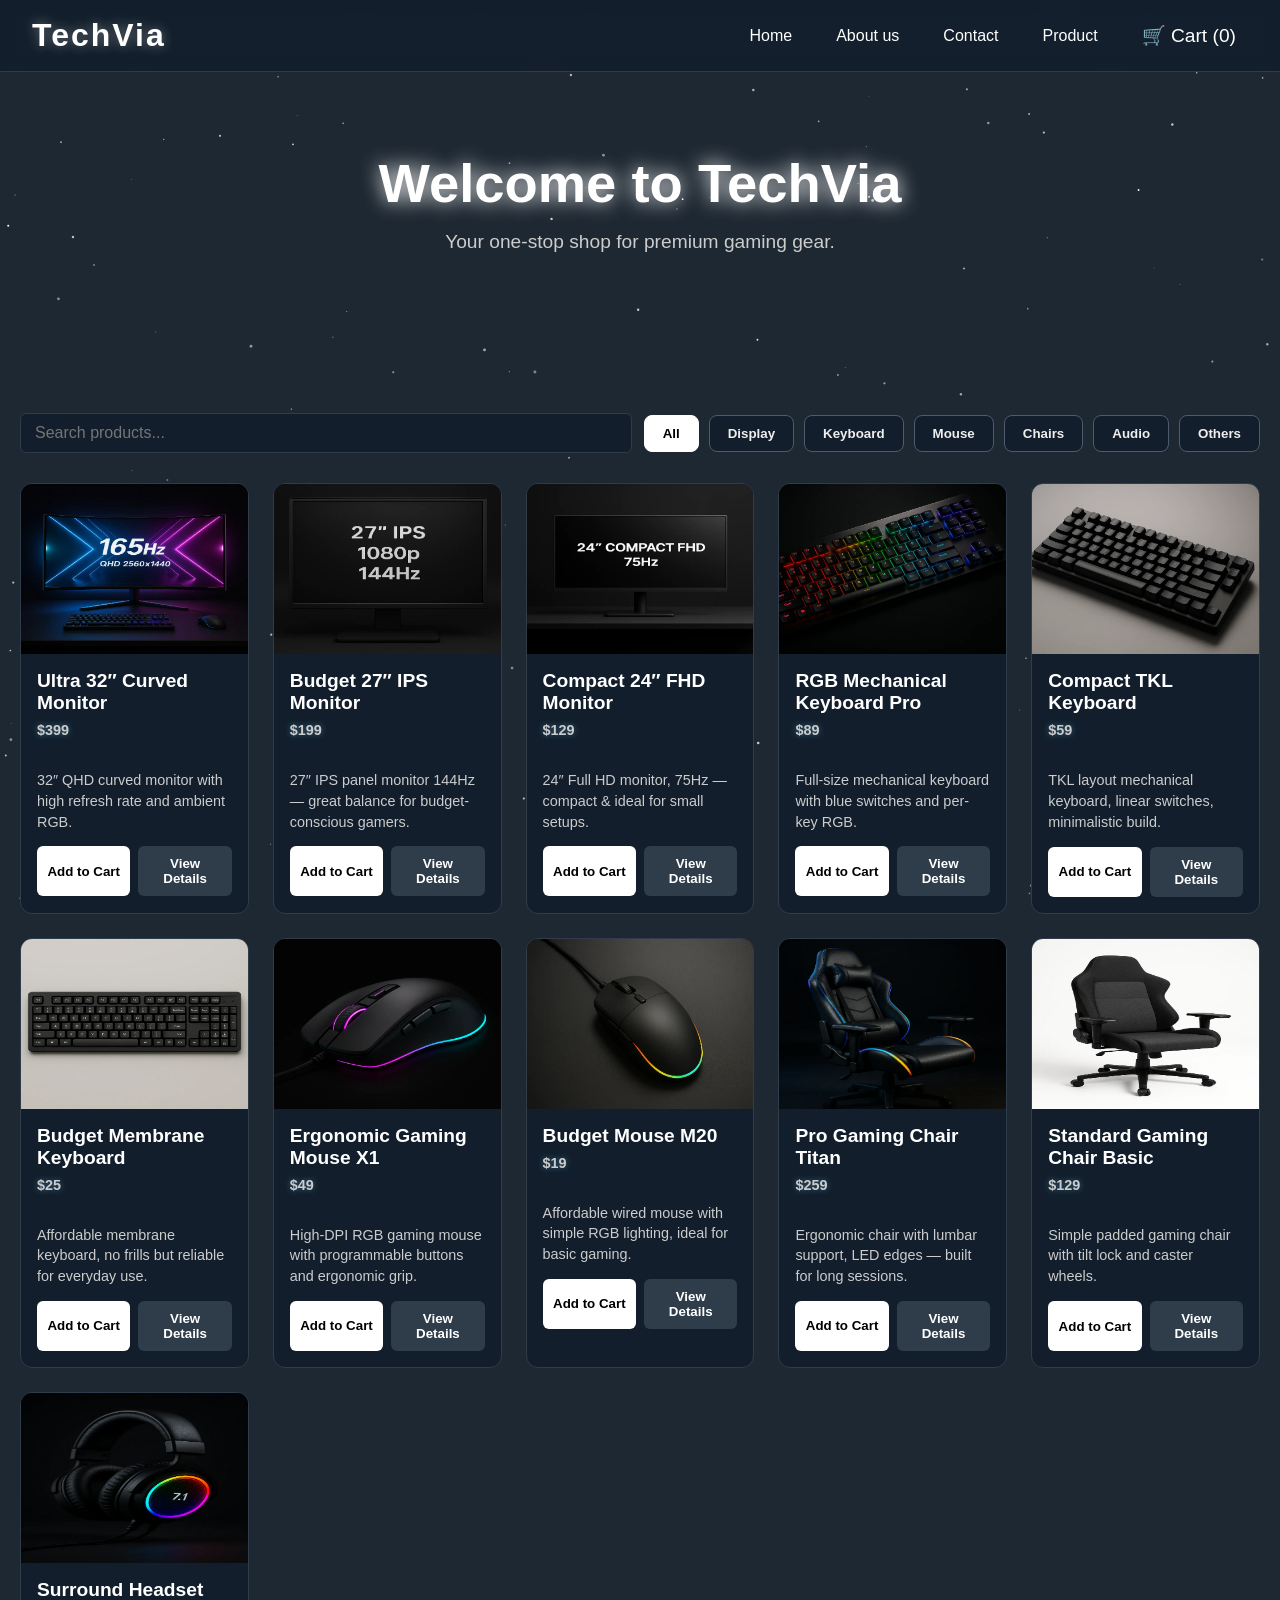
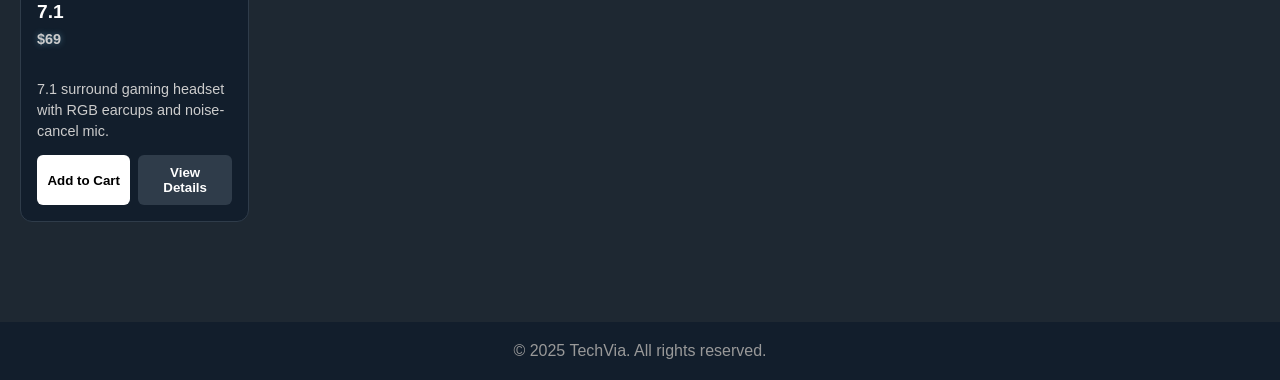
==== techvia/ProductsPage/index.html @ 00483b47 "Add files via upload" ====
<!DOCTYPE html>
<html lang="en">

<head>
  <meta charset="UTF-8" />
  <meta name="viewport" content="width=device-width, initial-scale=1.0" />

  <title>TechVia Products</title>

  <!-- External CSS -->
  <link rel="stylesheet" href="style.css" />

</head>

<body>

  <!-- Background Sky Canvas -->
  <canvas id="bg"></canvas>

  <!-- NAVIGATION -->
  <nav>
    <a href="../HomePage/webby.html" class="logo">TechVia</a>
    <div class="nav-links">
      <a href="../HomePage/webby.html">Home</a>
      <a href="../AboutUs/index.html">About us</a>
      <a href="../ContactUs/contact.html">Contact</a>
      <a href="index.html">Product</a>
      <a href="../CartPage/Cart.html" class="cart">🛒 Cart (<span id="cartCount">0</span>)</a>
    </div>
  </nav>

  <!-- HERO SECTION -->
  <div class="hero">
    <h1>Welcome to TechVia</h1>
    <p>Your one-stop shop for premium gaming gear.</p>
  </div>

  <!-- MAIN CONTAINER -->
  <div class="container">

    <!-- Controls Row -->
    <div class="controls">

      <!-- Search Bar -->
      <div class="search-box">
        <input type="text" id="searchInput" placeholder="Search products..." />
      </div>

      <!-- Category Buttons -->
      <div class="categories" id="categories">
        <button class="active" data-cat="all">All</button>
        <button data-cat="display">Display</button>
        <button data-cat="keyboard">Keyboard</button>
        <button data-cat="mouse">Mouse</button>
        <button data-cat="chairs">Chairs</button>
        <button data-cat="audio">Audio</button>
        <button data-cat="others">Others</button>
      </div>

    </div>

    <!-- Product Grid -->
    <div class="product-grid" id="productGrid"></div>

  </div>


  <!-- FOOTER -->
  <footer>&copy; 2025 TechVia. All rights reserved.</footer>

  <!-- External JS -->
  <script src="script.js"></script>

</body>

</html>
---- techvia/ProductsPage/style.css ----
/* RESET */
* {
    margin: 0;
    padding: 0;
    box-sizing: border-box;
}

/* GLOBAL */
html,
body {
    background: #1E2832;
    color: #eee;
    font-family: 'Segoe UI', sans-serif;
    min-height: 100vh;
    overflow-x: hidden;
}

/* BACKGROUND CANVAS */
canvas#bg {
    position: fixed;
    top: 0;
    left: 0;
    z-index: 0;
}

/* NAVIGATION */
nav {
    position: relative;
    z-index: 10;
    background: rgba(18, 30, 44, 0.9);
    padding: 16px 32px;
    display: flex;
    justify-content: space-between;
    align-items: center;
    border-bottom: 1px solid #2f3c4a;
    backdrop-filter: blur(10px);
    animation: navFade 1s ease-out forwards;
    opacity: 0;
}

@keyframes navFade {
    from {
        opacity: 0;
        transform: translateY(-20px);
    }

    to {
        opacity: 1;
        transform: translateY(0);
    }
}

nav .logo {
    color: white;
    font-size: 2rem;
    letter-spacing: 2px;
    font-weight: bold;
    text-shadow: 0 0 12px rgba(255, 255, 255, 0.4);
    text-decoration: none;
    cursor: pointer;
    transition: 0.25s;
}

nav .logo:hover {
    text-shadow: 0 0 20px rgba(125, 218, 255, 0.6);
    transform: scale(1.05);
}

nav .nav-links {
    display: flex;
    gap: 20px;
    align-items: center;
}

nav .nav-links a {
    color: white;
    text-decoration: none;
    font-size: 1rem;
    transition: 0.25s;
    padding: 8px 12px;
    border-radius: 6px;
}

nav .nav-links a:hover {
    background: rgba(255, 255, 255, 0.1);
}

nav .nav-links .cart {
    font-size: 1.2rem;
    cursor: pointer;
}

/* HERO */
.hero {
    position: relative;
    z-index: 3;
    padding: 80px 20px 120px;
    text-align: center;
    animation: heroDrop 1.2s ease-out forwards;
    opacity: 0;
}

@keyframes heroDrop {
    from {
        opacity: 0;
        transform: translateY(40px);
    }

    to {
        opacity: 1;
        transform: translateY(0);
    }
}

.hero h1 {
    font-size: 3.4rem;
    color: white;
    text-shadow: 0 0 20px #fff;
    margin-bottom: 16px;
    animation: glowPulse 4s infinite alternate ease-in-out;
}

@keyframes glowPulse {
    0% {
        text-shadow: 0 0 10px #fff;
    }

    100% {
        text-shadow: 0 0 25px #7ddaff;
    }
}

.hero p {
    color: #ccc;
    font-size: 1.2rem;
    max-width: 600px;
    margin: 0 auto;
}

/* CONTAINER */
.container {
    position: relative;
    z-index: 5;
    max-width: 1500px;
    margin: auto;
    padding: 40px 20px 60px;
}

/* CONTROLS ROW */
.controls {
    display: flex;
    flex-wrap: nowrap;
    justify-content: space-between;
    align-items: center;
    gap: 12px;
    margin-bottom: 30px;
}

/* SEARCH BAR — FIXED WIDTH */
.search-box {
    flex: 1;
}

.search-box input {
    width: 100%;
    padding: 10px 14px;
    border: 1px solid #2f3c4a;
    background: #121E2C;
    color: #fff;
    border-radius: 6px;
    font-size: 1rem;
    outline: none;
    transition: 0.25s;
}

.search-box input:focus {
    border-color: white;
    box-shadow: 0 0 10px rgba(255, 255, 255, 0.4);
}

/* CATEGORIES */
.categories {
    display: flex;
    gap: 10px;
    flex-wrap: wrap;
}

.categories button {
    padding: 10px 18px;
    background: #121E2C;
    border: 1px solid #4c5c6d;
    color: #eee;
    border-radius: 8px;
    cursor: pointer;
    font-weight: bold;
    transition: 0.25s;
    position: relative;
    overflow: hidden;
}

.categories button:hover,
.categories button.active {
    background: white;
    color: black;
    border-color: white;
}

/* PRODUCT GRID — FOOTER FIX (MIN HEIGHT) */
.product-grid {
    min-height: 350px;
    /* prevents footer collapsing upward */
    display: grid;
    grid-template-columns: repeat(auto-fill, minmax(220px, 1fr));
    gap: 24px;
}

/* NO ITEMS MESSAGE */
.no-items {
    text-align: center;
    color: #bbb;
    font-size: 1.4rem;
    padding: 40px 0;
    grid-column: 1 / -1;
    width: 100%;
}

/* PRODUCT CARDS */
.product-card {
    background: #121E2C;
    border: 1px solid #2f3c4a;
    border-radius: 12px;
    overflow: hidden;
    position: relative;
    z-index: 2;
    transform: translateY(40px) scale(0.95);
    opacity: 0;
    animation: cardPop 0.7s cubic-bezier(.25, .8, .25, 1) forwards;
}

@keyframes cardPop {
    to {
        opacity: 1;
        transform: translateY(0) scale(1);
    }
}

.product-card:hover {
    transform: translateY(-6px) scale(1.03);
    border-color: #fff;
    box-shadow: 0 0 12px rgba(255, 255, 255, 0.3);
}

/* THUMBNAIL CANVAS */
.product-thumb {
    width: 100%;
    background: #1E2832;
    display: flex;
    justify-content: center;
    align-items: center;
    overflow: hidden;
}

.product-thumb canvas {
    width: 100%;
    aspect-ratio: 4/3;
    display: block;
    opacity: 0;
    filter: blur(12px);
    transition: opacity 0.6s ease-out, filter 0.6s ease-out;
}

.product-thumb canvas.loaded {
    opacity: 1;
    filter: blur(0);
}

/* SHIMMER EFFECT */
.shimmer {
    background: linear-gradient(90deg, #1E2832 0%, #253544 50%, #1E2832 100%);
    background-size: 200% 100%;
    animation: shimmerAnim 1.6s infinite linear;
}

@keyframes shimmerAnim {
    0% {
        background-position: -200% 0;
    }

    100% {
        background-position: 200% 0;
    }
}

/* PRODUCT INFO */
.product-info {
    padding: 16px;
}

.product-info h3 {
    color: white;
    margin-bottom: 6px;
    font-size: 1.2rem;
}

.product-info p {
    color: #ccc;
    font-size: 0.9rem;
    min-height: 44px;
    line-height: 1.3rem;
}

.price {
    color: #7ddaff;
    font-size: 1.1rem;
    font-weight: bold;
    margin-bottom: 6px;
    text-shadow: 0 0 6px rgba(125, 218, 255, 0.4);
}

/* PRODUCT ACTIONS */
.product-actions {
    margin-top: 14px;
    display: flex;
    gap: 8px;
}

.btn-cart,
.btn-details {
    flex: 1;
    padding: 10px;
    font-weight: bold;
    cursor: pointer;
    border-radius: 6px;
    border: none;
    transition: 0.2s;
}

.btn-cart {
    background: white;
    color: black;
}

.btn-cart:hover {
    background: #e0e0e0;
}

.btn-details {
    background: #2f3c4a;
    color: white;
}

.btn-details:hover {
    background: #4c5c6d;
}


/* FOOTER */
footer {
    background: #121E2C;
    padding: 20px;
    text-align: center;
    color: #999;
    margin-top: 40px;
    position: relative;
    z-index: 2;
}
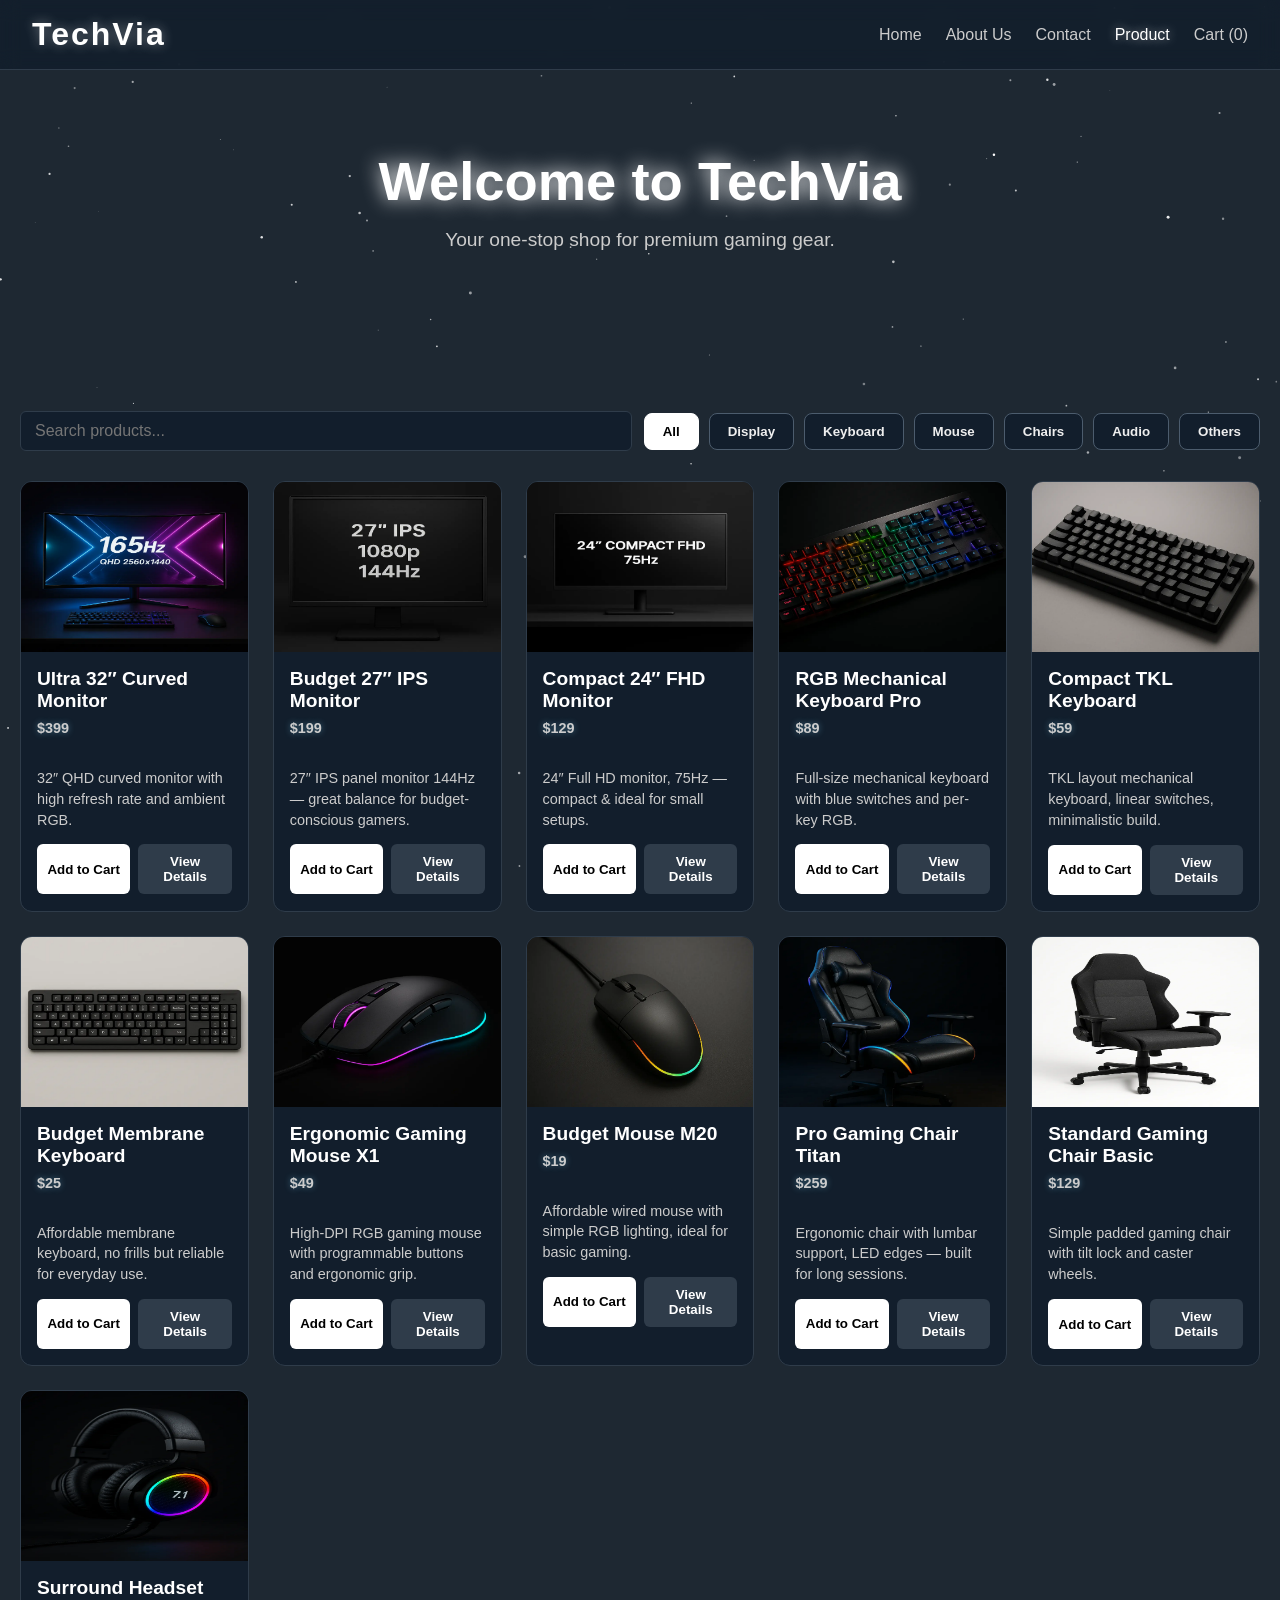
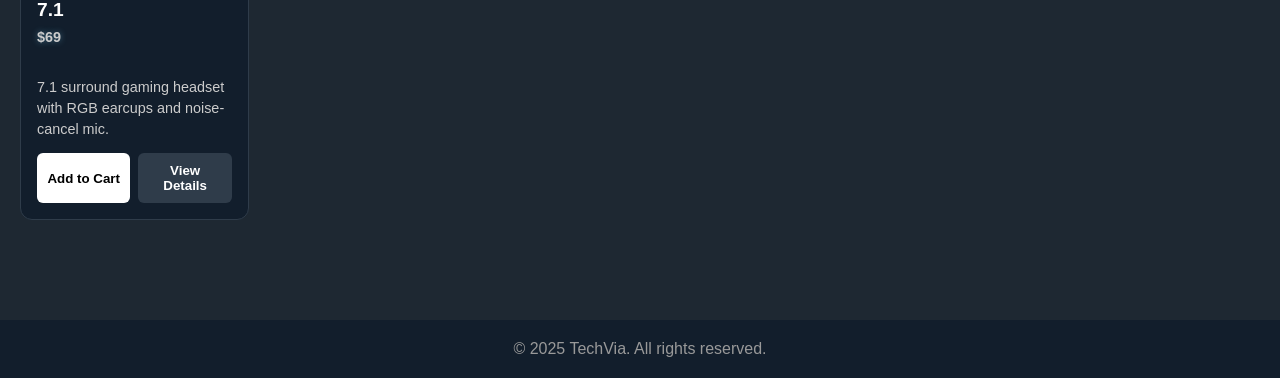
==== commit e1e8b77c: "Add files via upload" ====
--- a/techvia/ProductsPage/index.html
+++ b/techvia/ProductsPage/index.html
@@ -1,76 +1,84 @@
 <!DOCTYPE html>
 <html lang="en">
+  <head>
+    <meta charset="UTF-8" />
+    <meta name="viewport" content="width=device-width, initial-scale=1.0" />
 
-<head>
-  <meta charset="UTF-8" />
-  <meta name="viewport" content="width=device-width, initial-scale=1.0" />
+    <title>TechVia Products</title>
 
-  <title>TechVia Products</title>
+    <!-- External CSS -->
+    <link rel="stylesheet" href="style.css" />
+  </head>
 
-  <!-- External CSS -->
-  <link rel="stylesheet" href="style.css" />
+  <body>
+    <!-- Background Sky Canvas -->
+    <canvas id="bg"></canvas>
 
-</head>
+    <!-- NAVIGATION -->
+    <nav>
+      <div class="logo">TechVia</div>
+      <div class="nav-links">
+        <a href="../HomePage/webby.html">Home</a>
+        <a href="../AboutUsPage/index.html">About Us</a>
+        <a href="../ContactUsPage/contact.html">Contact</a>
+        <a href="index.html" class="active">Product</a>
+        <a href="../CartPage/Cart.html">Cart (<span id="cartCount">0</span>)</a>
+      </div>
+    </nav>
 
-<body>
+    <!-- HERO SECTION -->
+    <div class="hero">
+      <h1>Welcome to TechVia</h1>
+      <p>Your one-stop shop for premium gaming gear.</p>
+    </div>
 
-  <!-- Background Sky Canvas -->
-  <canvas id="bg"></canvas>
+    <!-- MAIN CONTAINER -->
+    <div class="container">
+      <!-- Controls Row -->
+      <div class="controls">
+        <!-- Search Bar -->
+        <div class="search-box">
+          <input
+            type="text"
+            id="searchInput"
+            placeholder="Search products..."
+          />
+        </div>
 
-  <!-- NAVIGATION -->
-  <nav>
-    <a href="../HomePage/webby.html" class="logo">TechVia</a>
-    <div class="nav-links">
-      <a href="../HomePage/webby.html">Home</a>
-      <a href="../AboutUs/index.html">About us</a>
-      <a href="../ContactUs/contact.html">Contact</a>
-      <a href="index.html">Product</a>
-      <a href="../CartPage/Cart.html" class="cart">🛒 Cart (<span id="cartCount">0</span>)</a>
-    </div>
-  </nav>
-
-  <!-- HERO SECTION -->
-  <div class="hero">
-    <h1>Welcome to TechVia</h1>
-    <p>Your one-stop shop for premium gaming gear.</p>
-  </div>
-
-  <!-- MAIN CONTAINER -->
-  <div class="container">
-
-    <!-- Controls Row -->
-    <div class="controls">
-
-      <!-- Search Bar -->
-      <div class="search-box">
-        <input type="text" id="searchInput" placeholder="Search products..." />
+        <!-- Category Buttons -->
+        <div class="categories" id="categories">
+          <button class="active" data-cat="all">All</button>
+          <button data-cat="display">Display</button>
+          <button data-cat="keyboard">Keyboard</button>
+          <button data-cat="mouse">Mouse</button>
+          <button data-cat="chairs">Chairs</button>
+          <button data-cat="audio">Audio</button>
+          <button data-cat="others">Others</button>
+        </div>
       </div>
 
-      <!-- Category Buttons -->
-      <div class="categories" id="categories">
-        <button class="active" data-cat="all">All</button>
-        <button data-cat="display">Display</button>
-        <button data-cat="keyboard">Keyboard</button>
-        <button data-cat="mouse">Mouse</button>
-        <button data-cat="chairs">Chairs</button>
-        <button data-cat="audio">Audio</button>
-        <button data-cat="others">Others</button>
-      </div>
-
+      <!-- Product Grid -->
+      <div class="product-grid" id="productGrid"></div>
     </div>
 
-    <!-- Product Grid -->
-    <div class="product-grid" id="productGrid"></div>
+    <!-- PRODUCT MODAL -->
+    <div class="modal" id="productModal">
+      <div class="modal-content">
+        <button class="close-btn" onclick="closeModal()">×</button>
 
-  </div>
+        <h2 id="modalTitle"></h2>
+        <p id="modalDesc"></p>
 
+        <ul class="specs-list" id="modalSpecs"></ul>
 
-  <!-- FOOTER -->
-  <footer>&copy; 2025 TechVia. All rights reserved.</footer>
+        <div class="modal-images" id="modalImages"></div>
+      </div>
+    </div>
 
-  <!-- External JS -->
-  <script src="script.js"></script>
+    <!-- FOOTER -->
+    <footer>&copy; 2025 TechVia. All rights reserved.</footer>
 
-</body>
-
-</html>+    <!-- External JS -->
+    <script src="script.js"></script>
+  </body>
+</html>
--- a/techvia/ProductsPage/style.css
+++ b/techvia/ProductsPage/style.css
@@ -1,366 +1,420 @@
 /* RESET */
 * {
-    margin: 0;
-    padding: 0;
-    box-sizing: border-box;
+  margin: 0;
+  padding: 0;
+  box-sizing: border-box;
 }
 
 /* GLOBAL */
 html,
 body {
-    background: #1E2832;
-    color: #eee;
-    font-family: 'Segoe UI', sans-serif;
-    min-height: 100vh;
-    overflow-x: hidden;
+  background: #1e2832;
+  color: #eee;
+  font-family: "Segoe UI", sans-serif;
+  min-height: 100vh;
+  overflow-x: hidden;
 }
 
 /* BACKGROUND CANVAS */
 canvas#bg {
-    position: fixed;
-    top: 0;
-    left: 0;
-    z-index: 0;
+  position: fixed;
+  top: 0;
+  left: 0;
+  z-index: 0;
 }
 
 /* NAVIGATION */
 nav {
-    position: relative;
-    z-index: 10;
-    background: rgba(18, 30, 44, 0.9);
-    padding: 16px 32px;
-    display: flex;
-    justify-content: space-between;
-    align-items: center;
-    border-bottom: 1px solid #2f3c4a;
-    backdrop-filter: blur(10px);
-    animation: navFade 1s ease-out forwards;
+  position: relative;
+  z-index: 10;
+  background: rgba(18, 30, 44, 0.9);
+  padding: 16px 32px;
+  display: flex;
+  justify-content: space-between;
+  align-items: center;
+  border-bottom: 1px solid #2f3c4a;
+  backdrop-filter: blur(10px);
+  animation: navFade 1s ease-out forwards;
+  opacity: 0;
+}
+
+@keyframes navFade {
+  from {
     opacity: 0;
-}
-
-@keyframes navFade {
-    from {
-        opacity: 0;
-        transform: translateY(-20px);
-    }
-
-    to {
-        opacity: 1;
-        transform: translateY(0);
-    }
+    transform: translateY(-20px);
+  }
+
+  to {
+    opacity: 1;
+    transform: translateY(0);
+  }
 }
 
 nav .logo {
-    color: white;
-    font-size: 2rem;
-    letter-spacing: 2px;
-    font-weight: bold;
-    text-shadow: 0 0 12px rgba(255, 255, 255, 0.4);
-    text-decoration: none;
-    cursor: pointer;
-    transition: 0.25s;
-}
-
-nav .logo:hover {
-    text-shadow: 0 0 20px rgba(125, 218, 255, 0.6);
-    transform: scale(1.05);
+  color: white;
+  font-size: 2rem;
+  letter-spacing: 2px;
+  font-weight: bold;
+  text-shadow: 0 0 12px rgba(255, 255, 255, 0.4);
 }
 
 nav .nav-links {
-    display: flex;
-    gap: 20px;
-    align-items: center;
+  display: flex;
+  gap: 24px;
+  align-items: center;
 }
 
 nav .nav-links a {
-    color: white;
-    text-decoration: none;
-    font-size: 1rem;
-    transition: 0.25s;
-    padding: 8px 12px;
-    border-radius: 6px;
-}
-
-nav .nav-links a:hover {
-    background: rgba(255, 255, 255, 0.1);
-}
-
-nav .nav-links .cart {
-    font-size: 1.2rem;
-    cursor: pointer;
+  color: #ccc;
+  text-decoration: none;
+  font-size: 1rem;
+  font-weight: 500;
+  transition: color 0.3s, text-shadow 0.3s;
+  padding: 8px 0;
+}
+
+nav .nav-links a:hover,
+nav .nav-links a.active {
+  color: white;
+  text-shadow: 0 0 10px rgba(255, 255, 255, 0.5);
+}
+
+nav .cart {
+  color: white;
+  font-size: 1.2rem;
+  cursor: pointer;
 }
 
 /* HERO */
 .hero {
-    position: relative;
-    z-index: 3;
-    padding: 80px 20px 120px;
-    text-align: center;
-    animation: heroDrop 1.2s ease-out forwards;
+  position: relative;
+  z-index: 3;
+  padding: 80px 20px 120px;
+  text-align: center;
+  animation: heroDrop 1.2s ease-out forwards;
+  opacity: 0;
+}
+
+@keyframes heroDrop {
+  from {
     opacity: 0;
-}
-
-@keyframes heroDrop {
-    from {
-        opacity: 0;
-        transform: translateY(40px);
-    }
-
-    to {
-        opacity: 1;
-        transform: translateY(0);
-    }
+    transform: translateY(40px);
+  }
+
+  to {
+    opacity: 1;
+    transform: translateY(0);
+  }
 }
 
 .hero h1 {
-    font-size: 3.4rem;
-    color: white;
-    text-shadow: 0 0 20px #fff;
-    margin-bottom: 16px;
-    animation: glowPulse 4s infinite alternate ease-in-out;
+  font-size: 3.4rem;
+  color: white;
+  text-shadow: 0 0 20px #fff;
+  margin-bottom: 16px;
+  animation: glowPulse 4s infinite alternate ease-in-out;
 }
 
 @keyframes glowPulse {
-    0% {
-        text-shadow: 0 0 10px #fff;
-    }
-
-    100% {
-        text-shadow: 0 0 25px #7ddaff;
-    }
+  0% {
+    text-shadow: 0 0 10px #fff;
+  }
+
+  100% {
+    text-shadow: 0 0 25px #7ddaff;
+  }
 }
 
 .hero p {
-    color: #ccc;
-    font-size: 1.2rem;
-    max-width: 600px;
-    margin: 0 auto;
+  color: #ccc;
+  font-size: 1.2rem;
+  max-width: 600px;
+  margin: 0 auto;
 }
 
 /* CONTAINER */
 .container {
-    position: relative;
-    z-index: 5;
-    max-width: 1500px;
-    margin: auto;
-    padding: 40px 20px 60px;
+  position: relative;
+  z-index: 5;
+  max-width: 1500px;
+  margin: auto;
+  padding: 40px 20px 60px;
 }
 
 /* CONTROLS ROW */
 .controls {
-    display: flex;
-    flex-wrap: nowrap;
-    justify-content: space-between;
-    align-items: center;
-    gap: 12px;
-    margin-bottom: 30px;
+  display: flex;
+  flex-wrap: nowrap;
+  justify-content: space-between;
+  align-items: center;
+  gap: 12px;
+  margin-bottom: 30px;
 }
 
 /* SEARCH BAR — FIXED WIDTH */
 .search-box {
-    flex: 1;
+  flex: 1;
 }
 
 .search-box input {
-    width: 100%;
-    padding: 10px 14px;
-    border: 1px solid #2f3c4a;
-    background: #121E2C;
-    color: #fff;
-    border-radius: 6px;
-    font-size: 1rem;
-    outline: none;
-    transition: 0.25s;
+  width: 100%;
+  padding: 10px 14px;
+  border: 1px solid #2f3c4a;
+  background: #121e2c;
+  color: #fff;
+  border-radius: 6px;
+  font-size: 1rem;
+  outline: none;
+  transition: 0.25s;
 }
 
 .search-box input:focus {
-    border-color: white;
-    box-shadow: 0 0 10px rgba(255, 255, 255, 0.4);
+  border-color: white;
+  box-shadow: 0 0 10px rgba(255, 255, 255, 0.4);
 }
 
 /* CATEGORIES */
 .categories {
-    display: flex;
-    gap: 10px;
-    flex-wrap: wrap;
+  display: flex;
+  gap: 10px;
+  flex-wrap: wrap;
 }
 
 .categories button {
-    padding: 10px 18px;
-    background: #121E2C;
-    border: 1px solid #4c5c6d;
-    color: #eee;
-    border-radius: 8px;
-    cursor: pointer;
-    font-weight: bold;
-    transition: 0.25s;
-    position: relative;
-    overflow: hidden;
+  padding: 10px 18px;
+  background: #121e2c;
+  border: 1px solid #4c5c6d;
+  color: #eee;
+  border-radius: 8px;
+  cursor: pointer;
+  font-weight: bold;
+  transition: 0.25s;
+  position: relative;
+  overflow: hidden;
 }
 
 .categories button:hover,
 .categories button.active {
-    background: white;
-    color: black;
-    border-color: white;
+  background: white;
+  color: black;
+  border-color: white;
 }
 
 /* PRODUCT GRID — FOOTER FIX (MIN HEIGHT) */
 .product-grid {
-    min-height: 350px;
-    /* prevents footer collapsing upward */
-    display: grid;
-    grid-template-columns: repeat(auto-fill, minmax(220px, 1fr));
-    gap: 24px;
+  min-height: 350px;
+  /* prevents footer collapsing upward */
+  display: grid;
+  grid-template-columns: repeat(auto-fill, minmax(220px, 1fr));
+  gap: 24px;
 }
 
 /* NO ITEMS MESSAGE */
 .no-items {
-    text-align: center;
-    color: #bbb;
-    font-size: 1.4rem;
-    padding: 40px 0;
-    grid-column: 1 / -1;
-    width: 100%;
+  text-align: center;
+  color: #bbb;
+  font-size: 1.4rem;
+  padding: 40px 0;
+  grid-column: 1 / -1;
+  width: 100%;
 }
 
 /* PRODUCT CARDS */
 .product-card {
-    background: #121E2C;
-    border: 1px solid #2f3c4a;
-    border-radius: 12px;
-    overflow: hidden;
-    position: relative;
-    z-index: 2;
-    transform: translateY(40px) scale(0.95);
-    opacity: 0;
-    animation: cardPop 0.7s cubic-bezier(.25, .8, .25, 1) forwards;
+  background: #121e2c;
+  border: 1px solid #2f3c4a;
+  border-radius: 12px;
+  overflow: hidden;
+  position: relative;
+  z-index: 2;
+  transform: translateY(40px) scale(0.95);
+  opacity: 0;
+  animation: cardPop 0.7s cubic-bezier(0.25, 0.8, 0.25, 1) forwards;
 }
 
 @keyframes cardPop {
-    to {
-        opacity: 1;
-        transform: translateY(0) scale(1);
-    }
+  to {
+    opacity: 1;
+    transform: translateY(0) scale(1);
+  }
 }
 
 .product-card:hover {
-    transform: translateY(-6px) scale(1.03);
-    border-color: #fff;
-    box-shadow: 0 0 12px rgba(255, 255, 255, 0.3);
+  transform: translateY(-6px) scale(1.03);
+  border-color: #fff;
+  box-shadow: 0 0 12px rgba(255, 255, 255, 0.3);
 }
 
 /* THUMBNAIL CANVAS */
 .product-thumb {
-    width: 100%;
-    background: #1E2832;
-    display: flex;
-    justify-content: center;
-    align-items: center;
-    overflow: hidden;
+  width: 100%;
+  background: #1e2832;
+  display: flex;
+  justify-content: center;
+  align-items: center;
+  overflow: hidden;
 }
 
 .product-thumb canvas {
-    width: 100%;
-    aspect-ratio: 4/3;
-    display: block;
-    opacity: 0;
-    filter: blur(12px);
-    transition: opacity 0.6s ease-out, filter 0.6s ease-out;
+  width: 100%;
+  aspect-ratio: 4/3;
+  display: block;
+  opacity: 0;
+  filter: blur(12px);
+  transition: opacity 0.6s ease-out, filter 0.6s ease-out;
 }
 
 .product-thumb canvas.loaded {
-    opacity: 1;
-    filter: blur(0);
+  opacity: 1;
+  filter: blur(0);
 }
 
 /* SHIMMER EFFECT */
 .shimmer {
-    background: linear-gradient(90deg, #1E2832 0%, #253544 50%, #1E2832 100%);
-    background-size: 200% 100%;
-    animation: shimmerAnim 1.6s infinite linear;
+  background: linear-gradient(90deg, #1e2832 0%, #253544 50%, #1e2832 100%);
+  background-size: 200% 100%;
+  animation: shimmerAnim 1.6s infinite linear;
 }
 
 @keyframes shimmerAnim {
-    0% {
-        background-position: -200% 0;
-    }
-
-    100% {
-        background-position: 200% 0;
-    }
+  0% {
+    background-position: -200% 0;
+  }
+
+  100% {
+    background-position: 200% 0;
+  }
 }
 
 /* PRODUCT INFO */
 .product-info {
-    padding: 16px;
+  padding: 16px;
 }
 
 .product-info h3 {
-    color: white;
-    margin-bottom: 6px;
-    font-size: 1.2rem;
+  color: white;
+  margin-bottom: 6px;
+  font-size: 1.2rem;
 }
 
 .product-info p {
-    color: #ccc;
-    font-size: 0.9rem;
-    min-height: 44px;
-    line-height: 1.3rem;
+  color: #ccc;
+  font-size: 0.9rem;
+  min-height: 44px;
+  line-height: 1.3rem;
 }
 
 .price {
-    color: #7ddaff;
-    font-size: 1.1rem;
-    font-weight: bold;
-    margin-bottom: 6px;
-    text-shadow: 0 0 6px rgba(125, 218, 255, 0.4);
+  color: #7ddaff;
+  font-size: 1.1rem;
+  font-weight: bold;
+  margin-bottom: 6px;
+  text-shadow: 0 0 6px rgba(125, 218, 255, 0.4);
 }
 
 /* PRODUCT ACTIONS */
 .product-actions {
-    margin-top: 14px;
-    display: flex;
-    gap: 8px;
+  margin-top: 14px;
+  display: flex;
+  gap: 8px;
 }
 
 .btn-cart,
 .btn-details {
-    flex: 1;
-    padding: 10px;
-    font-weight: bold;
-    cursor: pointer;
-    border-radius: 6px;
-    border: none;
-    transition: 0.2s;
+  flex: 1;
+  padding: 10px;
+  font-weight: bold;
+  cursor: pointer;
+  border-radius: 6px;
+  border: none;
+  transition: 0.2s;
 }
 
 .btn-cart {
-    background: white;
-    color: black;
+  background: white;
+  color: black;
 }
 
 .btn-cart:hover {
-    background: #e0e0e0;
+  background: #e0e0e0;
 }
 
 .btn-details {
-    background: #2f3c4a;
-    color: white;
+  background: #2f3c4a;
+  color: white;
 }
 
 .btn-details:hover {
-    background: #4c5c6d;
-}
-
+  background: #4c5c6d;
+}
+
+/* MODAL */
+.modal {
+  position: fixed;
+  top: 0;
+  left: 0;
+  width: 100%;
+  height: 100%;
+  background: rgba(18, 30, 44, 0.9);
+  display: none;
+  justify-content: center;
+  align-items: center;
+  z-index: 999;
+  padding: 20px;
+  overflow-y: auto;
+  backdrop-filter: blur(10px);
+}
+
+.modal-content {
+  background: #1e2832;
+  padding: 30px;
+  border-radius: 12px;
+  max-width: 820px;
+  width: 100%;
+  position: relative;
+  color: #eee;
+  box-shadow: 0 0 30px rgba(255, 255, 255, 0.25);
+  max-height: 90vh;
+  overflow-y: auto;
+}
+
+.close-btn {
+  position: absolute;
+  top: 12px;
+  right: 16px;
+  background: white;
+  color: black;
+  padding: 6px 16px;
+  border-radius: 6px;
+  border: none;
+  font-size: 18px;
+  cursor: pointer;
+}
+
+/* MODAL IMAGES */
+.modal-images canvas {
+  background: #121e2c;
+  margin: 5px;
+  border-radius: 4px;
+  width: 200px;
+  height: 150px;
+  opacity: 0;
+  filter: blur(10px);
+  transition: opacity 0.6s, filter 0.6s;
+}
+
+.modal-images canvas.loaded {
+  opacity: 1;
+  filter: blur(0);
+}
 
 /* FOOTER */
 footer {
-    background: #121E2C;
-    padding: 20px;
-    text-align: center;
-    color: #999;
-    margin-top: 40px;
-    position: relative;
-    z-index: 2;
-}+  background: #121e2c;
+  padding: 20px;
+  text-align: center;
+  color: #999;
+  margin-top: 40px;
+  position: relative;
+  z-index: 2;
+}
